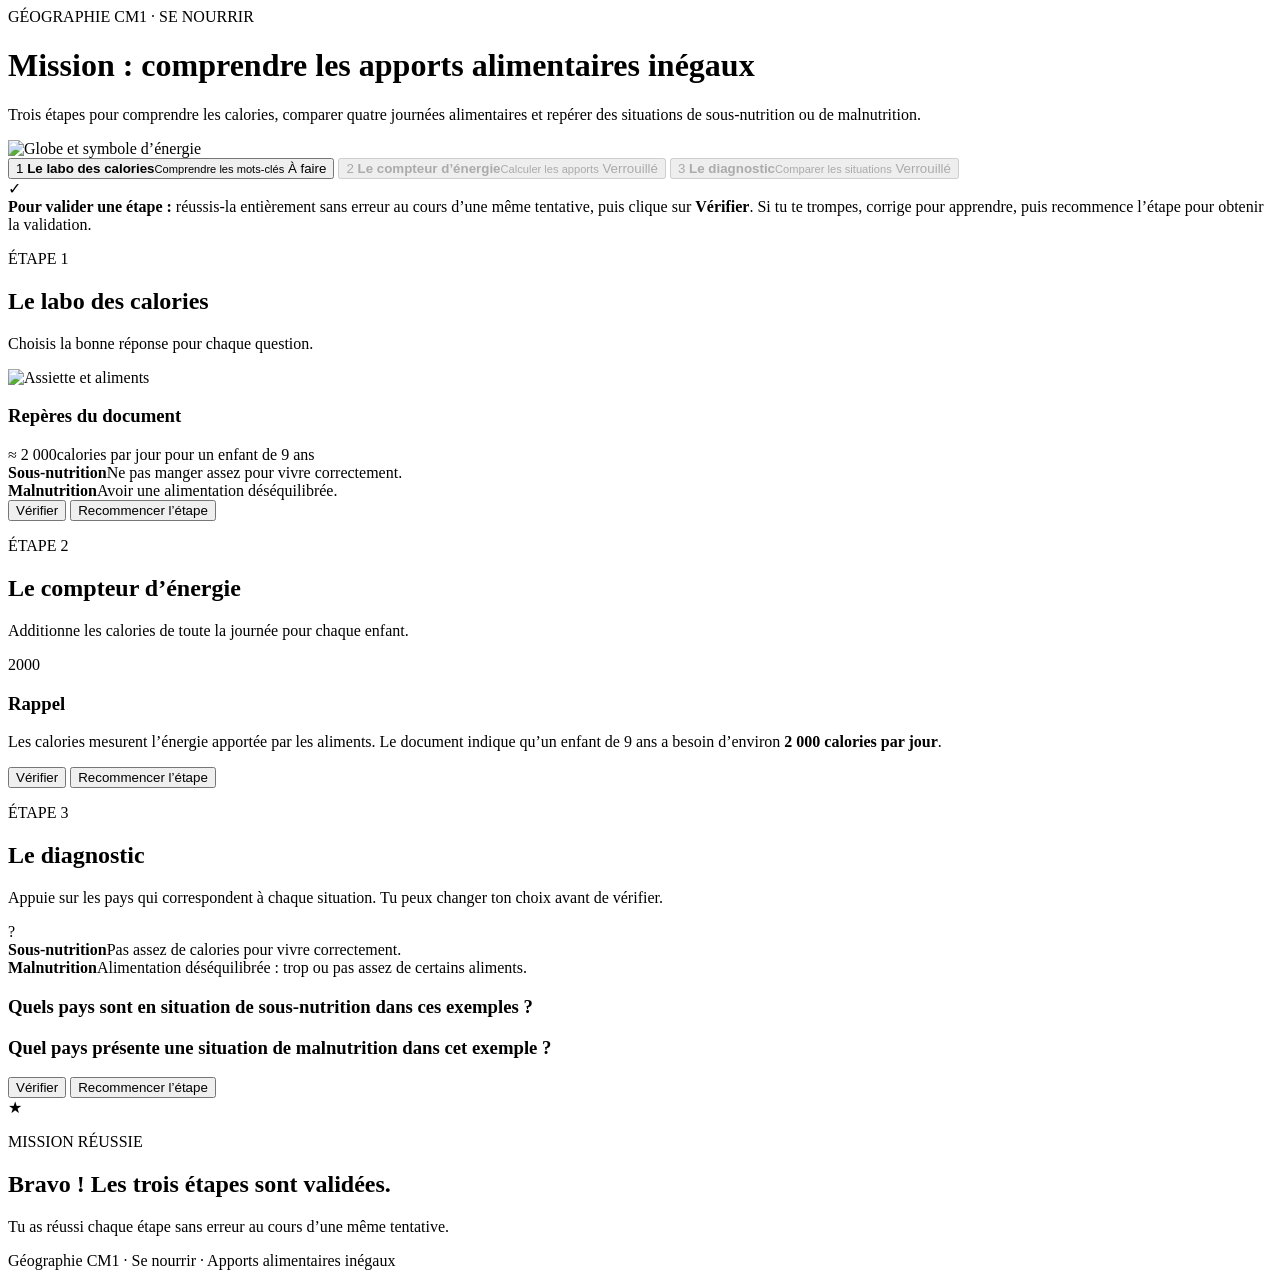
==== apports-alimentaires-inegaux/index.html @ ed8bda24 "Rename index.html to apports-alimentaires-inegaux/index.html" ====
<!doctype html>
<html lang="fr">
<head>
  <meta charset="utf-8">
  <meta name="viewport" content="width=device-width, initial-scale=1, viewport-fit=cover">
  <meta name="theme-color" content="#0f5d68">
  <title>Apports alimentaires inégaux — Géographie CM1</title>
  <link rel="stylesheet" href="styles.css">
</head>
<body>
  <header class="hero">
    <div class="hero__inner">
      <div class="hero__copy">
        <div class="eyebrow">GÉOGRAPHIE CM1 · SE NOURRIR</div>
        <h1>Mission : comprendre les apports alimentaires inégaux</h1>
        <p>Trois étapes pour comprendre les calories, comparer quatre journées alimentaires et repérer des situations de sous-nutrition ou de malnutrition.</p>
      </div>
      <img class="hero__art" src="assets/globe-energy.svg" alt="Globe et symbole d’énergie">
    </div>
  </header>

  <main class="shell">
    <section class="mission-board" aria-label="Progression">
      <button class="stage-tab is-active" data-stage="1" aria-current="step">
        <span class="stage-tab__num">1</span>
        <span><strong>Le labo des calories</strong><small>Comprendre les mots-clés</small></span>
        <span class="stage-tab__status" data-status="1">À faire</span>
      </button>
      <button class="stage-tab" data-stage="2" disabled>
        <span class="stage-tab__num">2</span>
        <span><strong>Le compteur d’énergie</strong><small>Calculer les apports</small></span>
        <span class="stage-tab__status" data-status="2">Verrouillé</span>
      </button>
      <button class="stage-tab" data-stage="3" disabled>
        <span class="stage-tab__num">3</span>
        <span><strong>Le diagnostic</strong><small>Comparer les situations</small></span>
        <span class="stage-tab__status" data-status="3">Verrouillé</span>
      </button>
    </section>

    <section class="rule-card" aria-label="Règle du jeu">
      <div class="rule-card__icon">✓</div>
      <div>
        <strong>Pour valider une étape :</strong> réussis-la entièrement sans erreur au cours d’une même tentative, puis clique sur <b>Vérifier</b>. Si tu te trompes, corrige pour apprendre, puis recommence l’étape pour obtenir la validation.
      </div>
    </section>

    <section id="stage-1" class="game-stage" data-stage-panel="1">
      <div class="stage-heading">
        <div>
          <p class="kicker">ÉTAPE 1</p>
          <h2>Le labo des calories</h2>
          <p>Choisis la bonne réponse pour chaque question.</p>
        </div>
        <img src="assets/plate.svg" alt="Assiette et aliments" class="stage-heading__art">
      </div>

      <aside class="source-card">
        <h3>Repères du document</h3>
        <div class="source-grid">
          <div><span class="source-big">≈ 2 000</span><span>calories par jour pour un enfant de 9 ans</span></div>
          <div><strong>Sous-nutrition</strong><span>Ne pas manger assez pour vivre correctement.</span></div>
          <div><strong>Malnutrition</strong><span>Avoir une alimentation déséquilibrée.</span></div>
        </div>
      </aside>

      <div id="quiz-area" class="question-list"></div>
      <div class="actions">
        <button class="btn btn--primary" id="check-1">Vérifier</button>
        <button class="btn btn--ghost is-hidden" id="restart-1">Recommencer l’étape</button>
      </div>
      <div id="feedback-1" class="feedback" aria-live="polite"></div>
    </section>

    <section id="stage-2" class="game-stage is-hidden" data-stage-panel="2">
      <div class="stage-heading">
        <div>
          <p class="kicker">ÉTAPE 2</p>
          <h2>Le compteur d’énergie</h2>
          <p>Additionne les calories de toute la journée pour chaque enfant.</p>
        </div>
        <div class="meter-art" aria-hidden="true"><span>2000</span></div>
      </div>

      <aside class="source-card source-card--compact">
        <h3>Rappel</h3>
        <p>Les calories mesurent l’énergie apportée par les aliments. Le document indique qu’un enfant de 9 ans a besoin d’environ <strong>2 000 calories par jour</strong>.</p>
      </aside>

      <div id="calc-area" class="country-grid"></div>
      <div class="actions">
        <button class="btn btn--primary" id="check-2">Vérifier</button>
        <button class="btn btn--ghost is-hidden" id="restart-2">Recommencer l’étape</button>
      </div>
      <div id="feedback-2" class="feedback" aria-live="polite"></div>
    </section>

    <section id="stage-3" class="game-stage is-hidden" data-stage-panel="3">
      <div class="stage-heading">
        <div>
          <p class="kicker">ÉTAPE 3</p>
          <h2>Le diagnostic</h2>
          <p>Appuie sur les pays qui correspondent à chaque situation. Tu peux changer ton choix avant de vérifier.</p>
        </div>
        <div class="diagnostic-art" aria-hidden="true">?</div>
      </div>

      <div class="definition-strip">
        <div><strong>Sous-nutrition</strong><span>Pas assez de calories pour vivre correctement.</span></div>
        <div><strong>Malnutrition</strong><span>Alimentation déséquilibrée : trop ou pas assez de certains aliments.</span></div>
      </div>

      <div class="totals-strip" id="totals-strip"></div>

      <div class="diagnostic-question" data-diagnostic="undernutrition">
        <h3>Quels pays sont en situation de sous-nutrition dans ces exemples ?</h3>
        <div class="choice-chips" id="chips-undernutrition"></div>
      </div>

      <div class="diagnostic-question" data-diagnostic="malnutrition">
        <h3>Quel pays présente une situation de malnutrition dans cet exemple ?</h3>
        <div class="choice-chips" id="chips-malnutrition"></div>
      </div>

      <div class="actions">
        <button class="btn btn--primary" id="check-3">Vérifier</button>
        <button class="btn btn--ghost is-hidden" id="restart-3">Recommencer l’étape</button>
      </div>
      <div id="feedback-3" class="feedback" aria-live="polite"></div>
    </section>

    <section id="final-card" class="final-card is-hidden" aria-live="polite">
      <div class="final-card__badge">★</div>
      <div>
        <p class="kicker">MISSION RÉUSSIE</p>
        <h2>Bravo ! Les trois étapes sont validées.</h2>
        <p>Tu as réussi chaque étape sans erreur au cours d’une même tentative.</p>
      </div>
    </section>
  </main>

  <footer class="footer">Géographie CM1 · Se nourrir · Apports alimentaires inégaux</footer>
  <script src="app.js"></script>
</body>
</html>
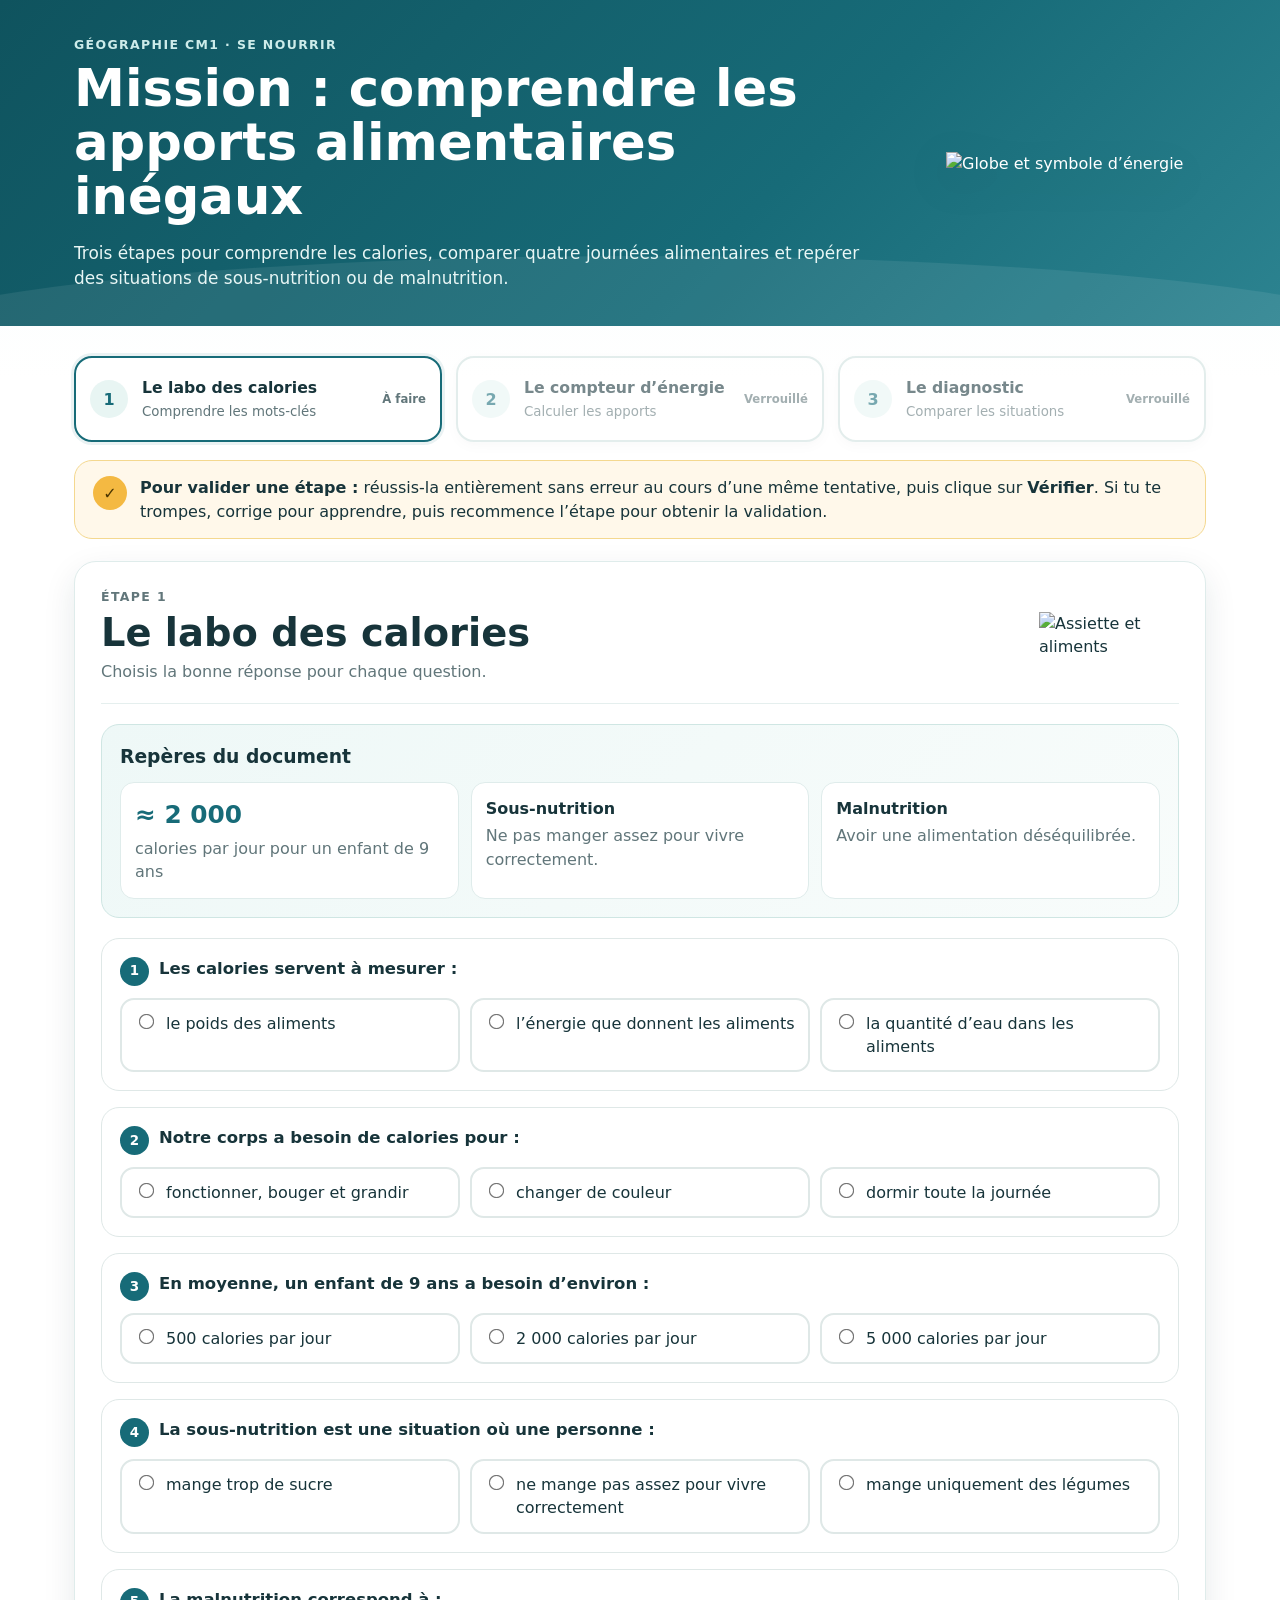
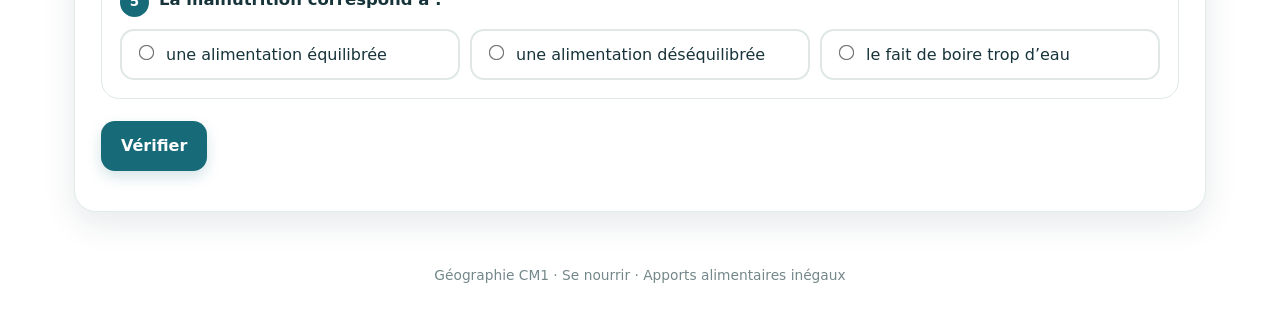
==== commit c75c2714: "Add files via upload" ====
--- a/apports-alimentaires-inegaux/index.html
+++ b/apports-alimentaires-inegaux/index.html
@@ -5,7 +5,7 @@
   <meta name="viewport" content="width=device-width, initial-scale=1, viewport-fit=cover">
   <meta name="theme-color" content="#0f5d68">
   <title>Apports alimentaires inégaux — Géographie CM1</title>
-  <link rel="stylesheet" href="styles.css">
+  <link rel="stylesheet" href="styles.css?v=2">
 </head>
 <body>
   <header class="hero">
@@ -100,7 +100,7 @@
         <div>
           <p class="kicker">ÉTAPE 3</p>
           <h2>Le diagnostic</h2>
-          <p>Appuie sur les pays qui correspondent à chaque situation. Tu peux changer ton choix avant de vérifier.</p>
+          <p>Appuie sur les pays qui correspondent à chaque situation. Tu peux sélectionner ou désélectionner un pays à tout moment avant de vérifier.</p>
         </div>
         <div class="diagnostic-art" aria-hidden="true">?</div>
       </div>
@@ -124,7 +124,7 @@
 
       <div class="actions">
         <button class="btn btn--primary" id="check-3">Vérifier</button>
-        <button class="btn btn--ghost is-hidden" id="restart-3">Recommencer l’étape</button>
+        <button class="btn btn--ghost" id="restart-3">Réinitialiser l’étape</button>
       </div>
       <div id="feedback-3" class="feedback" aria-live="polite"></div>
     </section>
@@ -140,6 +140,6 @@
   </main>
 
   <footer class="footer">Géographie CM1 · Se nourrir · Apports alimentaires inégaux</footer>
-  <script src="app.js"></script>
+  <script src="app.js?v=2"></script>
 </body>
 </html>
--- a/apports-alimentaires-inegaux/styles.css
+++ b/apports-alimentaires-inegaux/styles.css
@@ -0,0 +1,121 @@
+:root{
+  --ink:#17343a;
+  --muted:#61767a;
+  --teal:#176b78;
+  --teal-dark:#0f535e;
+  --teal-soft:#e8f5f3;
+  --gold:#f4b942;
+  --cream:#fff8ea;
+  --paper:#ffffff;
+  --line:#cfe1df;
+  --ok:#2f8f63;
+  --ok-soft:#eaf7ef;
+  --bad:#b94343;
+  --bad-soft:#fff0ef;
+  --shadow:0 12px 32px rgba(23,52,58,.10);
+  --radius:22px;
+}
+*{box-sizing:border-box}
+html{scroll-behavior:smooth}
+body{margin:0;font-family:Inter,ui-rounded,"Avenir Next",Avenir,"Segoe UI",system-ui,sans-serif;color:var(--ink);background:linear-gradient(180deg,#f4fbfa 0,#fff 380px);line-height:1.45}
+button,input{font:inherit}
+button{touch-action:manipulation}
+.hero{background:linear-gradient(135deg,var(--teal-dark),var(--teal) 60%,#2c8390);color:#fff;position:relative;overflow:hidden}
+.hero:after{content:"";position:absolute;inset:auto -12% -120px -12%;height:190px;background:rgba(255,255,255,.08);border-radius:50% 50% 0 0}
+.hero__inner{max-width:1180px;margin:0 auto;padding:36px 24px;display:grid;grid-template-columns:1fr 270px;gap:28px;align-items:center;position:relative;z-index:1}
+.eyebrow,.kicker{font-weight:900;letter-spacing:.11em;font-size:.78rem}
+.eyebrow{color:#cdecea;margin-bottom:8px}
+h1{font-size:clamp(2rem,4vw,3.4rem);line-height:1.05;margin:.15em 0 .35em;max-width:850px}
+.hero p{font-size:1.06rem;max-width:800px;margin:0;color:#e8f6f5}
+.hero__art{width:100%;max-width:260px;justify-self:end;filter:drop-shadow(0 12px 20px rgba(0,0,0,.14))}
+.shell{max-width:1180px;margin:0 auto;padding:26px 24px 54px}
+.mission-board{display:grid;grid-template-columns:repeat(3,1fr);gap:14px;margin:4px 0 18px}
+.stage-tab{border:2px solid var(--line);background:#fff;border-radius:18px;padding:14px;text-align:left;display:grid;grid-template-columns:42px 1fr auto;gap:10px;align-items:center;color:var(--ink);box-shadow:0 4px 14px rgba(23,52,58,.05);min-height:86px;cursor:pointer}
+.stage-tab:disabled{opacity:.58;cursor:not-allowed}
+.stage-tab.is-active{border-color:var(--teal);box-shadow:0 0 0 3px rgba(23,107,120,.09)}
+.stage-tab.is-done{border-color:var(--ok);background:var(--ok-soft)}
+.stage-tab__num{width:38px;height:38px;border-radius:50%;display:grid;place-items:center;background:var(--teal-soft);color:var(--teal);font-weight:900}
+.stage-tab.is-done .stage-tab__num{background:var(--ok);color:#fff}
+.stage-tab strong{display:block;font-size:.98rem}
+.stage-tab small{display:block;color:var(--muted);margin-top:2px}
+.stage-tab__status{font-size:.73rem;font-weight:900;color:var(--muted);white-space:nowrap}
+.rule-card{background:var(--cream);border:1px solid #f4d88f;border-radius:18px;padding:15px 18px;display:flex;gap:13px;align-items:flex-start;margin-bottom:22px}
+.rule-card__icon{flex:0 0 34px;width:34px;height:34px;border-radius:50%;display:grid;place-items:center;background:var(--gold);color:#4a3500;font-weight:900}
+.game-stage{background:var(--paper);border:1px solid #dfeceb;border-radius:var(--radius);box-shadow:var(--shadow);padding:26px;margin-top:18px}
+.is-hidden{display:none!important}
+.stage-heading{display:grid;grid-template-columns:1fr 150px;gap:20px;align-items:center;border-bottom:1px solid #e5efee;padding-bottom:20px;margin-bottom:20px}
+.stage-heading h2,.final-card h2{font-size:clamp(1.7rem,3vw,2.4rem);margin:.1em 0 .15em;line-height:1.1}
+.stage-heading p{margin:0;color:var(--muted)}
+.kicker{color:var(--teal);margin:0 0 6px!important}
+.stage-heading__art{width:140px;justify-self:end}
+.source-card{background:linear-gradient(135deg,#eef8f7,#f8fcfb);border:1px solid #cfe6e3;border-radius:18px;padding:18px;margin-bottom:20px}
+.source-card h3{margin:0 0 12px}
+.source-grid{display:grid;grid-template-columns:repeat(3,1fr);gap:12px}
+.source-grid>div{background:#fff;border:1px solid #dfeceb;border-radius:14px;padding:14px;display:flex;flex-direction:column;gap:4px;min-height:92px}
+.source-grid span{color:var(--muted)}
+.source-big{font-size:1.55rem!important;color:var(--teal)!important;font-weight:900}
+.source-card--compact p{margin:0}
+.question-list{display:grid;gap:16px}
+.question-card{border:1px solid #dfe8e7;border-radius:18px;padding:18px;background:#fff}
+.question-card h3{font-size:1.03rem;margin:0 0 12px;display:flex;gap:10px;align-items:flex-start}
+.qnum{display:inline-grid;place-items:center;min-width:29px;height:29px;border-radius:50%;background:var(--teal);color:#fff;font-size:.84rem}
+.option-grid{display:grid;grid-template-columns:repeat(auto-fit,minmax(210px,1fr));gap:10px}
+.option{display:flex;gap:10px;align-items:flex-start;padding:12px 13px;border:2px solid #dfe8e7;border-radius:14px;cursor:pointer;background:#fff;transition:.16s ease}
+.option:hover{border-color:#9fc9c4}
+.option input{margin-top:3px;transform:scale(1.18)}
+.option.is-correct{border-color:var(--ok);background:var(--ok-soft)}
+.option.is-wrong{border-color:var(--bad);background:var(--bad-soft)}
+.actions{display:flex;gap:12px;flex-wrap:wrap;margin-top:22px}
+.btn{border:0;border-radius:14px;padding:13px 20px;font-weight:900;cursor:pointer;min-height:50px}
+.btn--primary{background:var(--teal);color:#fff;box-shadow:0 6px 14px rgba(23,107,120,.18)}
+.btn--primary:hover{background:var(--teal-dark)}
+.btn--ghost{background:#fff;border:2px solid var(--teal);color:var(--teal)}
+.feedback{margin-top:14px;border-radius:14px;font-weight:700}
+.feedback:not(:empty){padding:13px 15px}
+.feedback.ok{background:var(--ok-soft);color:#1f6e49;border:1px solid #a9dac0}
+.feedback.bad{background:var(--bad-soft);color:#8f3333;border:1px solid #efc0bd}
+.feedback.train{background:#fff6dd;color:#785900;border:1px solid #edd38d}
+.meter-art{width:112px;height:112px;border:14px solid #d9ece9;border-top-color:var(--gold);border-right-color:var(--teal);border-radius:50%;display:grid;place-items:center;justify-self:end;transform:rotate(-10deg)}
+.meter-art span{transform:rotate(10deg);font-weight:900;color:var(--teal);font-size:1.2rem}
+.country-grid{display:grid;grid-template-columns:repeat(2,1fr);gap:16px}
+.country-card{border:1px solid #dfe8e7;border-radius:18px;padding:17px;background:#fff;position:relative}
+.country-card.is-correct{border:2px solid var(--ok);background:var(--ok-soft)}
+.country-card.is-wrong{border:2px solid var(--bad);background:var(--bad-soft)}
+.country-title{display:flex;align-items:center;gap:10px;margin-bottom:10px}
+.flag{font-size:1.7rem}
+.country-title h3{margin:0;font-size:1.08rem}
+.calorie-lines{display:grid;gap:6px;margin:12px 0 14px}
+.calorie-line{display:flex;justify-content:space-between;gap:14px;padding:7px 9px;background:#f7faf9;border-radius:10px}
+.calorie-line span:last-child{font-weight:800;white-space:nowrap}
+.answer-row{display:grid;grid-template-columns:1fr 125px auto;gap:10px;align-items:center;border-top:1px dashed #cadbd8;padding-top:13px}
+.answer-row label{font-weight:800}
+.answer-row input{width:100%;border:2px solid #cfdedc;border-radius:12px;padding:10px;text-align:center;font-weight:900;color:var(--ink);background:#fff}
+.answer-row input:focus{outline:3px solid rgba(23,107,120,.12);border-color:var(--teal)}
+.answer-unit{color:var(--muted);font-size:.9rem}
+.diagnostic-art{width:92px;height:92px;border-radius:50%;display:grid;place-items:center;justify-self:end;background:var(--cream);border:3px solid var(--gold);color:#9a6b00;font-size:3rem;font-weight:900}
+.definition-strip{display:grid;grid-template-columns:1fr 1fr;gap:14px;margin-bottom:18px}
+.definition-strip>div{padding:14px;border-radius:15px;background:#f7fbfa;border:1px solid #dcebea}
+.definition-strip strong,.definition-strip span{display:block}.definition-strip span{color:var(--muted);margin-top:4px}
+.totals-strip{display:grid;grid-template-columns:repeat(4,1fr);gap:10px;margin:12px 0 22px}
+.total-pill{border:1px solid #dce8e7;background:#fff;border-radius:14px;padding:11px;text-align:center}
+.total-pill strong{display:block}.total-pill span{color:var(--teal);font-weight:900;font-size:1.08rem}
+.diagnostic-question{border:1px solid #dfe8e7;border-radius:18px;padding:18px;margin-top:14px}
+.diagnostic-question.is-correct{border-color:var(--ok);background:var(--ok-soft)}
+.diagnostic-question.is-wrong{border-color:var(--bad);background:var(--bad-soft)}
+.diagnostic-question h3{margin:0 0 13px;font-size:1.04rem}
+.choice-chips{display:grid;grid-template-columns:repeat(4,1fr);gap:10px}
+.choice-chip{border:2px solid #d7e4e2;background:#fff;border-radius:14px;padding:12px 10px;font-weight:850;cursor:pointer;min-height:58px;color:var(--ink)}
+.choice-chip.is-selected{border-color:var(--teal);background:var(--teal-soft);box-shadow:inset 0 0 0 1px var(--teal)}
+.choice-chip.is-answer{border-color:var(--ok);background:var(--ok-soft)}
+.choice-chip.is-bad{border-color:var(--bad);background:var(--bad-soft)}
+.final-card{margin-top:22px;background:linear-gradient(135deg,#eef9f2,#fff8e6);border:2px solid #b7dec8;border-radius:22px;padding:24px;display:grid;grid-template-columns:72px 1fr;gap:18px;align-items:center;box-shadow:var(--shadow)}
+.final-card__badge{width:68px;height:68px;border-radius:50%;display:grid;place-items:center;background:var(--gold);color:#694900;font-size:2rem;border:4px solid #ffe099}
+.final-card p{margin:5px 0;color:var(--muted)}
+.footer{text-align:center;color:#74878a;padding:0 20px 34px;font-size:.86rem}
+@media (max-width:900px){
+  .hero__inner{grid-template-columns:1fr 190px}.mission-board{grid-template-columns:1fr}.stage-tab{grid-template-columns:42px 1fr auto}.country-grid{grid-template-columns:1fr}.choice-chips{grid-template-columns:repeat(2,1fr)}.totals-strip{grid-template-columns:repeat(2,1fr)}
+}
+@media (max-width:640px){
+  .hero__inner{grid-template-columns:1fr;padding:28px 18px}.hero__art{display:none}.shell{padding:18px 14px 40px}.game-stage{padding:18px;border-radius:18px}.stage-heading{grid-template-columns:1fr 86px}.stage-heading__art{width:84px}.meter-art{width:76px;height:76px;border-width:10px}.diagnostic-art{width:72px;height:72px;font-size:2.3rem}.source-grid,.definition-strip{grid-template-columns:1fr}.option-grid{grid-template-columns:1fr}.answer-row{grid-template-columns:1fr 115px}.answer-unit{display:none}.choice-chips{grid-template-columns:1fr 1fr}.stage-tab__status{display:none}.stage-tab{grid-template-columns:38px 1fr}.totals-strip{grid-template-columns:1fr 1fr}.final-card{grid-template-columns:1fr;text-align:center}.final-card__badge{margin:auto}
+}
+@media (max-width:390px){.choice-chips,.totals-strip{grid-template-columns:1fr}.stage-heading{grid-template-columns:1fr}.stage-heading__art,.meter-art,.diagnostic-art{display:none}.answer-row{grid-template-columns:1fr 100px}}
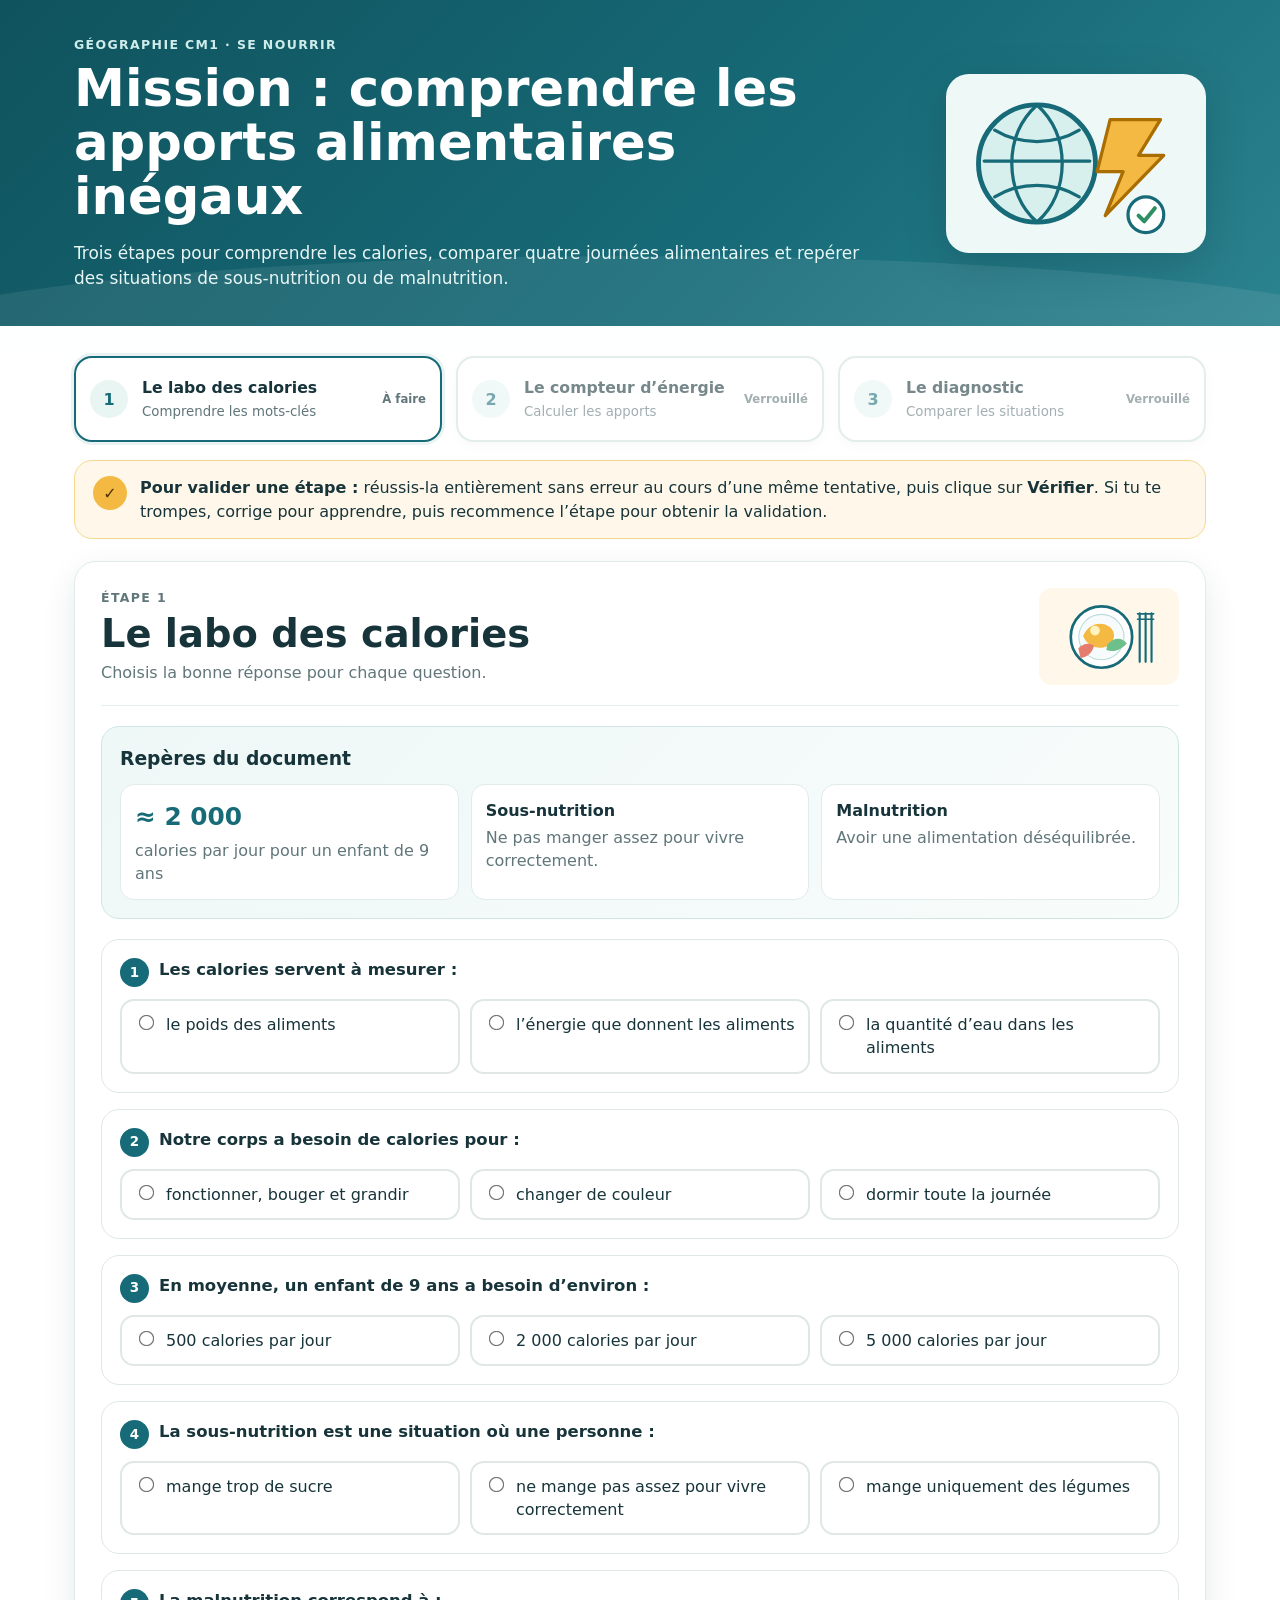
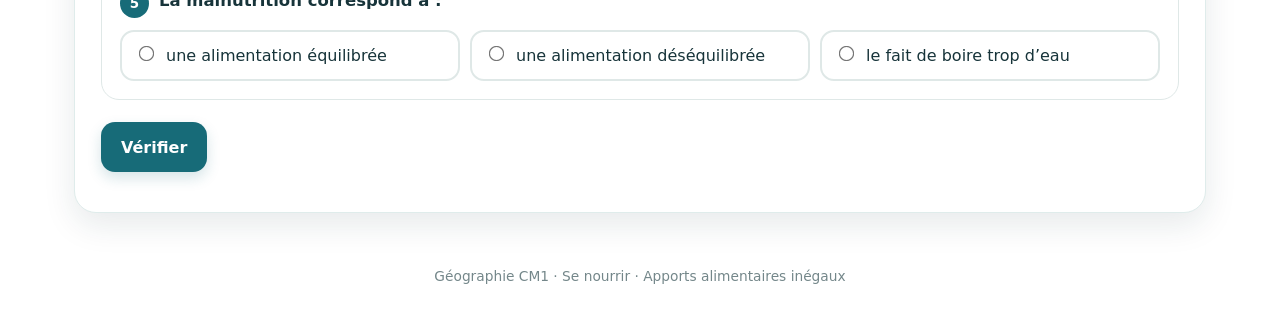
==== commit ff2e14f8: "Add files via upload" ====
--- a/apports-alimentaires-inegaux/index.html
+++ b/apports-alimentaires-inegaux/index.html
@@ -5,7 +5,7 @@
   <meta name="viewport" content="width=device-width, initial-scale=1, viewport-fit=cover">
   <meta name="theme-color" content="#0f5d68">
   <title>Apports alimentaires inégaux — Géographie CM1</title>
-  <link rel="stylesheet" href="styles.css?v=2">
+  <link rel="stylesheet" href="styles.css?v=3">
 </head>
 <body>
   <header class="hero">
@@ -15,7 +15,7 @@
         <h1>Mission : comprendre les apports alimentaires inégaux</h1>
         <p>Trois étapes pour comprendre les calories, comparer quatre journées alimentaires et repérer des situations de sous-nutrition ou de malnutrition.</p>
       </div>
-      <img class="hero__art" src="assets/globe-energy.svg" alt="Globe et symbole d’énergie">
+      <img class="hero__art" src="globe-energy.svg" alt="Globe et symbole d’énergie">
     </div>
   </header>
 
@@ -52,7 +52,7 @@
           <h2>Le labo des calories</h2>
           <p>Choisis la bonne réponse pour chaque question.</p>
         </div>
-        <img src="assets/plate.svg" alt="Assiette et aliments" class="stage-heading__art">
+        <img src="plate.svg" alt="Assiette et aliments" class="stage-heading__art">
       </div>
 
       <aside class="source-card">
@@ -140,6 +140,6 @@
   </main>
 
   <footer class="footer">Géographie CM1 · Se nourrir · Apports alimentaires inégaux</footer>
-  <script src="app.js?v=2"></script>
+  <script src="app.js?v=3"></script>
 </body>
 </html>
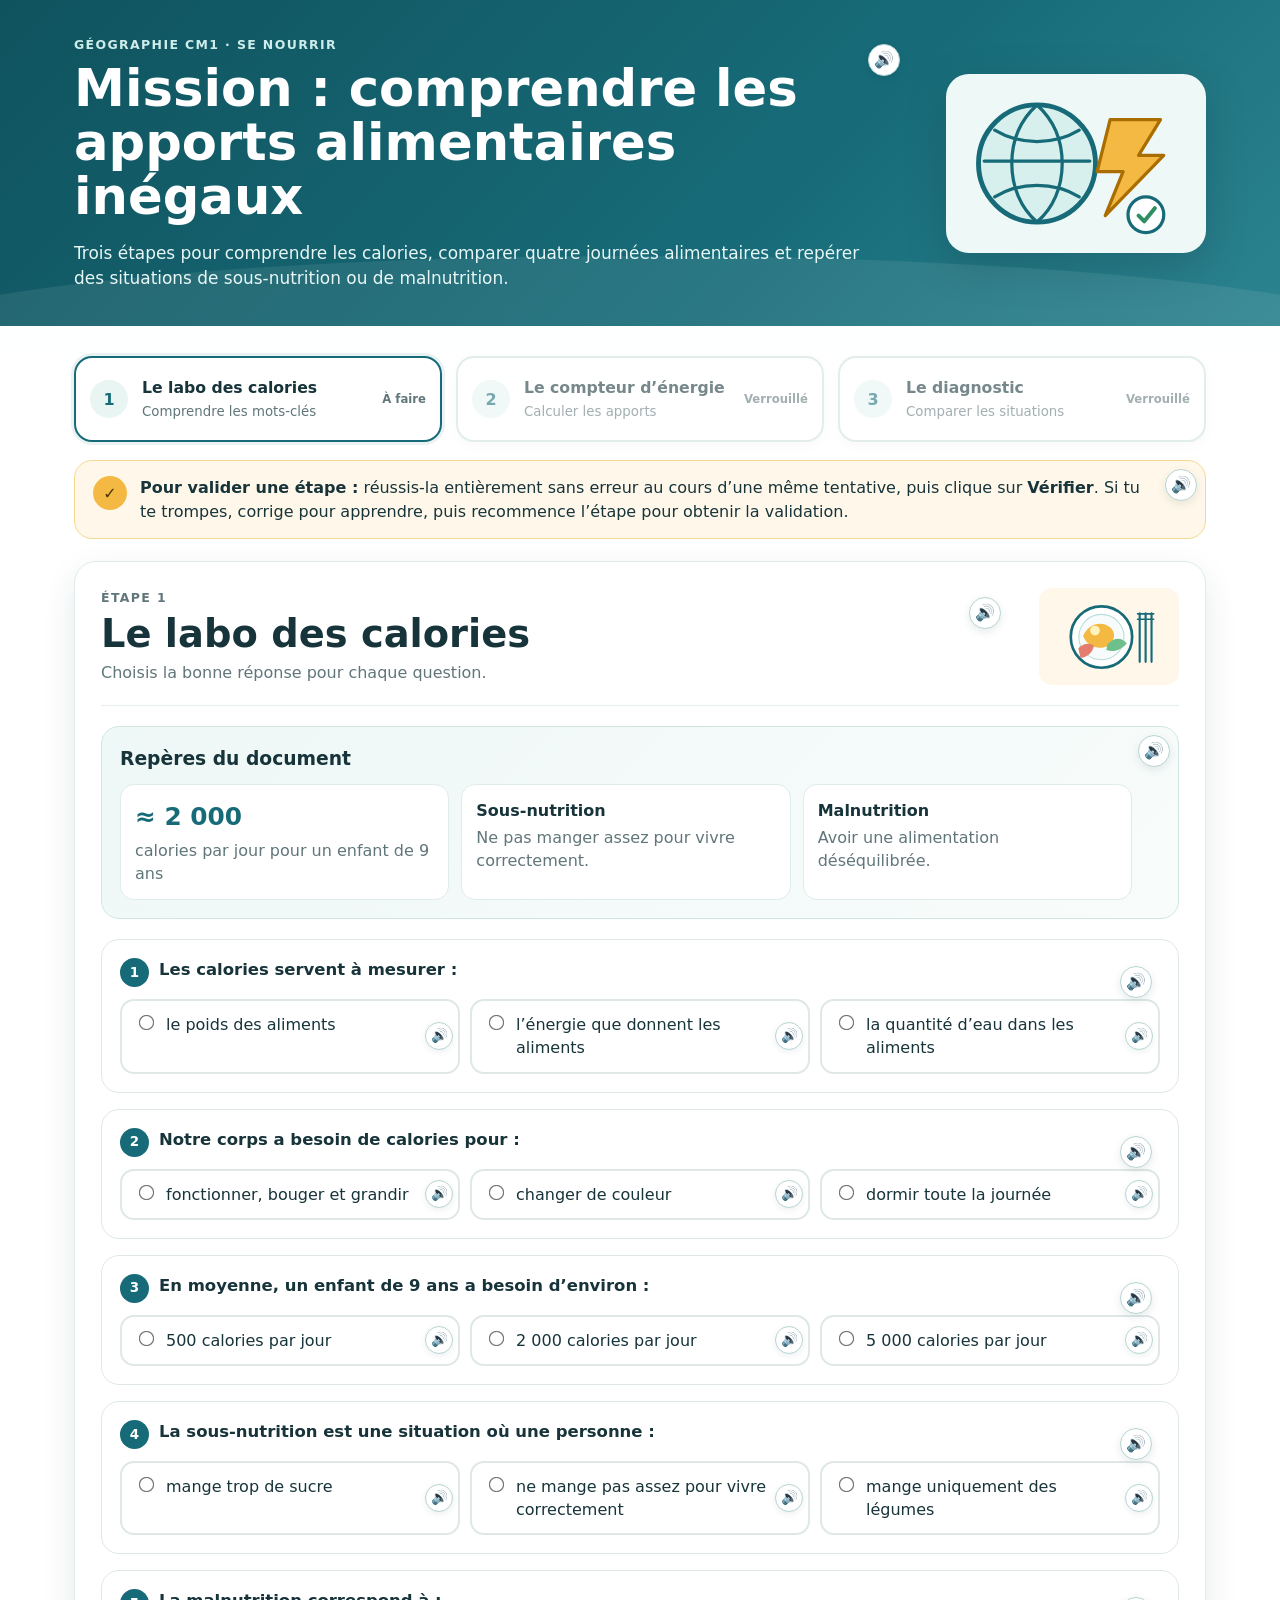
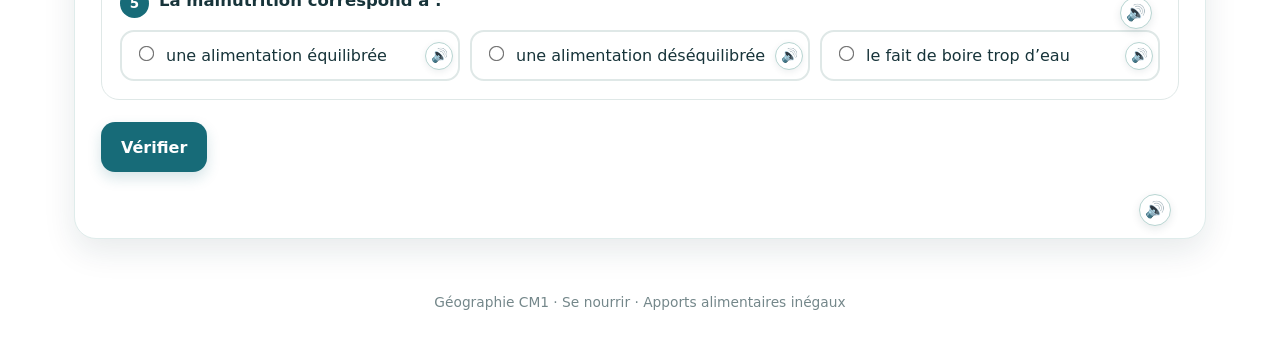
==== commit 7ea5fb27: "Add files via upload" ====
--- a/apports-alimentaires-inegaux/index.html
+++ b/apports-alimentaires-inegaux/index.html
@@ -5,7 +5,58 @@
   <meta name="viewport" content="width=device-width, initial-scale=1, viewport-fit=cover">
   <meta name="theme-color" content="#0f5d68">
   <title>Apports alimentaires inégaux — Géographie CM1</title>
-  <link rel="stylesheet" href="styles.css?v=3">
+  <link rel="stylesheet" href="styles.css?v=audio1">
+
+<style>
+.meal-evidence-static{margin:18px 0 24px;padding:18px;background:#f7fbfb;border:1px solid #cfe1df;border-radius:20px}
+.meal-evidence-static__head{display:flex;justify-content:space-between;align-items:flex-end;gap:16px;margin-bottom:14px}
+.meal-evidence-static__head h3{margin:2px 0 0;font-size:1.2rem}
+.meal-evidence-static__head>span{padding:7px 11px;border-radius:999px;background:#fff8ea;border:1px solid #f0d58e;font-weight:800;font-size:.82rem;white-space:nowrap}
+.meal-evidence-static__grid{display:grid;grid-template-columns:repeat(2,minmax(0,1fr));gap:14px}
+.meal-card-static{background:#fff;border:1px solid #d9e8e6;border-radius:16px;padding:14px;box-shadow:0 4px 12px rgba(23,52,58,.04)}
+.meal-card-static__title{display:flex;align-items:center;gap:10px;padding-bottom:9px;margin-bottom:2px;border-bottom:1px solid #e8f0ef}
+.meal-card-static__title strong{display:block}.meal-card-static__title small{display:block;color:#176b78;font-weight:800;margin-top:2px}
+.meal-flag{font-size:1.7rem}
+.meal-line{display:grid;grid-template-columns:105px 1fr auto;gap:8px;padding:8px 0;border-bottom:1px solid #eef3f2;font-size:.81rem;align-items:start}
+.meal-line:last-child{border-bottom:0}.meal-line b{font-size:.78rem}.meal-line span{color:#61767a}.meal-line em{font-style:normal;font-weight:800;color:#176b78;white-space:nowrap}
+@media(max-width:800px){.meal-evidence-static__grid{grid-template-columns:1fr}.meal-evidence-static__head{align-items:flex-start;flex-direction:column}}
+@media(max-width:520px){.meal-evidence-static{padding:13px}.meal-line{grid-template-columns:88px 1fr}.meal-line em{grid-column:2}.meal-evidence-static__head>span{white-space:normal}}
+</style>
+
+
+<style>
+.flag-diagnostic{margin:22px 0 8px}
+.flag-diagnostic__intro{display:flex;justify-content:space-between;gap:18px;align-items:flex-end;margin-bottom:14px}
+.flag-diagnostic__intro h3{margin:2px 0 4px;font-size:1.25rem}
+.flag-diagnostic__intro p{margin:0;color:#61767a}
+.flag-diagnostic__hint{max-width:330px;background:#fff8ea;border:1px solid #f0d58e;border-radius:14px;padding:9px 11px;font-size:.8rem;font-weight:800;color:#76560c}
+.country-flag-bank{display:grid;grid-template-columns:repeat(4,minmax(0,1fr));gap:10px;min-height:96px;padding:14px;background:#f7fbfb;border:2px dashed #b8d5d2;border-radius:18px;margin-bottom:14px}
+.country-flag{border:2px solid #d7e5e3;background:#fff;border-radius:15px;padding:10px 8px;min-height:76px;display:flex;align-items:center;justify-content:center;gap:8px;cursor:grab;font-weight:900;color:#17343a;touch-action:manipulation}
+.country-flag:active{cursor:grabbing}.country-flag.is-selected{border-color:#176b78;background:#e8f5f3;box-shadow:0 0 0 3px rgba(23,107,120,.10)}
+.country-flag.is-correct{border-color:#2f8f63;background:#eaf7ef}.country-flag.is-wrong{border-color:#b94343;background:#fff0ef}
+.country-flag__emoji{font-size:2rem;line-height:1}.country-flag__name{font-size:.82rem;line-height:1.1;text-align:left}
+.diagnostic-drop-grid{display:grid;grid-template-columns:repeat(2,minmax(0,1fr));gap:14px}
+.diagnostic-dropzone{border:2px dashed #b8d5d2;background:#fbfdfd;border-radius:18px;padding:14px;min-height:180px;cursor:pointer}
+.diagnostic-dropzone:hover,.diagnostic-dropzone:focus,.diagnostic-dropzone.is-dragover{border-color:#176b78;background:#f4fbfa;outline:none}
+.diagnostic-dropzone.is-correct{border-color:#2f8f63;background:#f5fbf7}.diagnostic-dropzone.is-wrong{border-color:#b94343;background:#fff8f7}
+.diagnostic-dropzone__head{display:grid;grid-template-columns:42px 1fr auto;gap:10px;align-items:center;padding-bottom:10px;border-bottom:1px solid #e5efee}
+.diagnostic-dropzone__head h3{margin:0;font-size:1.05rem}.diagnostic-dropzone__head p{margin:2px 0 0;color:#61767a;font-size:.78rem}
+.diagnostic-dropzone__icon{font-size:1.55rem}.diagnostic-count{background:#eaf2f1;color:#176b78;border-radius:999px;padding:4px 8px;font-weight:900;font-size:.78rem}
+.diagnostic-dropzone__content{display:grid;grid-template-columns:repeat(2,minmax(0,1fr));gap:8px;align-content:start;min-height:98px;padding-top:10px}
+.diagnostic-dropzone__content .country-flag{min-height:65px;padding:7px}.diagnostic-dropzone__content .country-flag__emoji{font-size:1.65rem}.diagnostic-dropzone__content .country-flag__name{font-size:.74rem}
+.diagnostic-empty{grid-column:1/-1;color:#8a9b9e;font-size:.82rem;text-align:center;padding:24px 6px}
+@media(max-width:760px){
+  .flag-diagnostic__intro{align-items:flex-start;flex-direction:column}
+  .flag-diagnostic__hint{max-width:none}
+  .country-flag-bank{grid-template-columns:repeat(2,minmax(0,1fr))}
+  .diagnostic-drop-grid{grid-template-columns:1fr}
+}
+@media(max-width:420px){
+  .country-flag__name{font-size:.76rem}
+  .diagnostic-dropzone__content{grid-template-columns:1fr 1fr}
+}
+</style>
+
 </head>
 <body>
   <header class="hero">
@@ -100,7 +151,7 @@
         <div>
           <p class="kicker">ÉTAPE 3</p>
           <h2>Le diagnostic</h2>
-          <p>Appuie sur les pays qui correspondent à chaque situation. Tu peux sélectionner ou désélectionner un pays à tout moment avant de vérifier.</p>
+          <p>Observe les repas et les apports de chaque enfant, puis sélectionne les pays qui correspondent à chaque situation. Tu peux sélectionner ou désélectionner un pays à tout moment avant de vérifier.</p>
         </div>
         <div class="diagnostic-art" aria-hidden="true">?</div>
       </div>
@@ -112,15 +163,106 @@
 
       <div class="totals-strip" id="totals-strip"></div>
 
-      <div class="diagnostic-question" data-diagnostic="undernutrition">
-        <h3>Quels pays sont en situation de sous-nutrition dans ces exemples ?</h3>
-        <div class="choice-chips" id="chips-undernutrition"></div>
-      </div>
-
-      <div class="diagnostic-question" data-diagnostic="malnutrition">
-        <h3>Quel pays présente une situation de malnutrition dans cet exemple ?</h3>
-        <div class="choice-chips" id="chips-malnutrition"></div>
-      </div>
+      <section class="meal-evidence-static">
+        <div class="meal-evidence-static__head">
+          <div>
+            <p class="kicker">LES REPAS À OBSERVER</p>
+            <h3>Que mange chaque enfant dans sa journée ?</h3>
+          </div>
+          <span>Besoin moyen à 9 ans : environ 2 000 calories/jour</span>
+        </div>
+
+        <div class="meal-evidence-static__grid">
+
+          <article class="meal-card-static">
+            <div class="meal-card-static__title">
+              <span class="meal-flag">🇫🇷</span>
+              <div><strong>France</strong><small>Total : 2 238 calories</small></div>
+            </div>
+            <div class="meal-line"><b>Petit-déjeuner</b><span>Lait, céréales</span><em>330 cal.</em></div>
+            <div class="meal-line"><b>Déjeuner</b><span>Carottes râpées, poulet, riz, yaourt, pomme</span><em>538 cal.</em></div>
+            <div class="meal-line"><b>Goûter</b><span>4 cookies</span><em>800 cal.</em></div>
+            <div class="meal-line"><b>Dîner</b><span>Pâtes aux lardons, fromage</span><em>570 cal.</em></div>
+          </article>
+
+          <article class="meal-card-static">
+            <div class="meal-card-static__title">
+              <span class="meal-flag">🇰🇵</span>
+              <div><strong>Corée du Nord</strong><small>Total : 840 calories</small></div>
+            </div>
+            <div class="meal-line"><b>Petit-déjeuner</b><span>Bouillie de maïs</span><em>300 cal.</em></div>
+            <div class="meal-line"><b>Déjeuner</b><span>Riz, légumes</span><em>290 cal.</em></div>
+            <div class="meal-line"><b>Goûter</b><span>Rien</span><em>0 cal.</em></div>
+            <div class="meal-line"><b>Dîner</b><span>Soupe, un peu de riz</span><em>250 cal.</em></div>
+          </article>
+
+          <article class="meal-card-static">
+            <div class="meal-card-static__title">
+              <span class="meal-flag">🇺🇸</span>
+              <div><strong>États-Unis</strong><small>Total : 3 103 calories</small></div>
+            </div>
+            <div class="meal-line"><b>Petit-déjeuner</b><span>Œufs brouillés, bacon, pain</span><em>420 cal.</em></div>
+            <div class="meal-line"><b>Déjeuner</b><span>Sandwich beurre de cacahuète-confiture, crackers, pomme</span><em>497 cal.</em></div>
+            <div class="meal-line"><b>Goûter</b><span>2 barres de céréales</span><em>746 cal.</em></div>
+            <div class="meal-line"><b>Dîner</b><span>Burger, frites, soda, glace</span><em>1 440 cal.</em></div>
+          </article>
+
+          <article class="meal-card-static">
+            <div class="meal-card-static__title">
+              <span class="meal-flag">🇨🇫</span>
+              <div><strong>République centrafricaine</strong><small>Total : environ 801 calories</small></div>
+            </div>
+            <div class="meal-line"><b>Petit-déjeuner</b><span>Rien</span><em>0 cal.</em></div>
+            <div class="meal-line"><b>Déjeuner</b><span>Riz, pois, feuilles de manioc, huile</span><em>501 cal.</em></div>
+            <div class="meal-line"><b>Goûter</b><span>Rien</span><em>0 cal.</em></div>
+            <div class="meal-line"><b>Dîner</b><span>Restes ou bouillie ou manioc</span><em>≈ 300 cal.</em></div>
+          </article>
+
+        </div>
+      </section>
+
+      <section class="flag-diagnostic">
+        <div class="flag-diagnostic__intro">
+          <div>
+            <p class="kicker">À TOI DE DIAGNOSTIQUER</p>
+            <h3>Place les drapeaux dans la bonne case</h3>
+            <p>Glisse les drapeaux dans les cases. Sur tablette ou téléphone, tu peux aussi toucher un drapeau puis toucher sa case. Pour retirer un drapeau déjà placé, touche-le.</p>
+          </div>
+          <span class="flag-diagnostic__hint">Un pays qui ne correspond à aucune des deux situations reste au-dessus.</span>
+        </div>
+
+        <div id="country-flag-bank" class="country-flag-bank" aria-label="Drapeaux à classer"></div>
+
+        <div class="diagnostic-drop-grid">
+          <section class="diagnostic-dropzone" id="drop-undernutrition" data-diagnostic="undernutrition" tabindex="0" role="button" aria-label="Case sous-nutrition">
+            <div class="diagnostic-dropzone__head">
+              <span class="diagnostic-dropzone__icon">🍽️</span>
+              <div>
+                <h3>Sous-nutrition</h3>
+                <p>Pas assez de calories pour vivre correctement.</p>
+              </div>
+              <span class="diagnostic-count" id="count-undernutrition">0</span>
+            </div>
+            <div class="diagnostic-dropzone__content" id="zone-undernutrition">
+              <span class="diagnostic-empty">Dépose le ou les drapeaux ici.</span>
+            </div>
+          </section>
+
+          <section class="diagnostic-dropzone" id="drop-malnutrition" data-diagnostic="malnutrition" tabindex="0" role="button" aria-label="Case malnutrition">
+            <div class="diagnostic-dropzone__head">
+              <span class="diagnostic-dropzone__icon">⚖️</span>
+              <div>
+                <h3>Malnutrition</h3>
+                <p>Alimentation déséquilibrée : trop ou pas assez de certains aliments.</p>
+              </div>
+              <span class="diagnostic-count" id="count-malnutrition">0</span>
+            </div>
+            <div class="diagnostic-dropzone__content" id="zone-malnutrition">
+              <span class="diagnostic-empty">Dépose le ou les drapeaux ici.</span>
+            </div>
+          </section>
+        </div>
+      </section>
 
       <div class="actions">
         <button class="btn btn--primary" id="check-3">Vérifier</button>
@@ -140,6 +282,7 @@
   </main>
 
   <footer class="footer">Géographie CM1 · Se nourrir · Apports alimentaires inégaux</footer>
-  <script src="app.js?v=3"></script>
+  <script src="app.js?v=6"></script>
+  <script src="speech.js?v=audio1"></script>
 </body>
 </html>
--- a/apports-alimentaires-inegaux/styles.css
+++ b/apports-alimentaires-inegaux/styles.css
@@ -119,3 +119,20 @@
   .hero__inner{grid-template-columns:1fr;padding:28px 18px}.hero__art{display:none}.shell{padding:18px 14px 40px}.game-stage{padding:18px;border-radius:18px}.stage-heading{grid-template-columns:1fr 86px}.stage-heading__art{width:84px}.meter-art{width:76px;height:76px;border-width:10px}.diagnostic-art{width:72px;height:72px;font-size:2.3rem}.source-grid,.definition-strip{grid-template-columns:1fr}.option-grid{grid-template-columns:1fr}.answer-row{grid-template-columns:1fr 115px}.answer-unit{display:none}.choice-chips{grid-template-columns:1fr 1fr}.stage-tab__status{display:none}.stage-tab{grid-template-columns:38px 1fr}.totals-strip{grid-template-columns:1fr 1fr}.final-card{grid-template-columns:1fr;text-align:center}.final-card__badge{margin:auto}
 }
 @media (max-width:390px){.choice-chips,.totals-strip{grid-template-columns:1fr}.stage-heading{grid-template-columns:1fr}.stage-heading__art,.meter-art,.diagnostic-art{display:none}.answer-row{grid-template-columns:1fr 100px}}
+
+
+/* Aide à la lecture — pictogrammes haut-parleur */
+.tts-host{position:relative}
+.tts-host>.tts-button{position:absolute;top:8px;right:8px;z-index:20;width:32px;height:32px;min-width:32px;border:1px solid #b8d5d2;border-radius:50%;background:#fff;color:var(--teal,#176b78);display:grid;place-items:center;padding:0;font-size:1rem;line-height:1;cursor:pointer;box-shadow:0 3px 9px rgba(23,52,58,.10)}
+.tts-pad{padding-right:46px!important}
+.tts-inline-host{position:relative;padding-right:39px!important}
+.tts-inline{position:absolute;right:5px;top:50%;transform:translateY(-50%);z-index:25;width:28px;height:28px;border:1px solid #b8d5d2;border-radius:50%;background:#fff;color:var(--teal,#176b78);display:grid;place-items:center;font-size:.86rem;line-height:1;cursor:pointer;box-shadow:0 2px 6px rgba(23,52,58,.08);user-select:none;-webkit-user-select:none}
+.tts-button:hover,.tts-button:focus,.tts-inline:hover,.tts-inline:focus{outline:none;border-color:var(--teal,#176b78);box-shadow:0 0 0 3px rgba(23,107,120,.12)}
+.tts-button.is-speaking,.tts-inline.is-speaking{background:#f3b743;border-color:#c89220;color:#4f3900;animation:ttsPulse 1.05s ease-in-out infinite alternate}
+.tts-button.is-unavailable,.tts-inline.is-unavailable{opacity:.35;cursor:not-allowed}
+@keyframes ttsPulse{from{box-shadow:0 0 0 2px rgba(244,185,66,.16)}to{box-shadow:0 0 0 7px rgba(244,185,66,.24)}}
+@media(max-width:620px){.tts-host>.tts-button{width:34px;height:34px;min-width:34px}.tts-inline{width:30px;height:30px}.tts-inline-host{padding-right:42px!important}.tts-pad{padding-right:49px!important}}
+
+/* QA fix: les blocs avec haut-parleur ne doivent jamais élargir leur conteneur */
+.tts-pad{box-sizing:border-box!important;min-width:0!important;max-width:100%}
+.tts-host{min-width:0}
